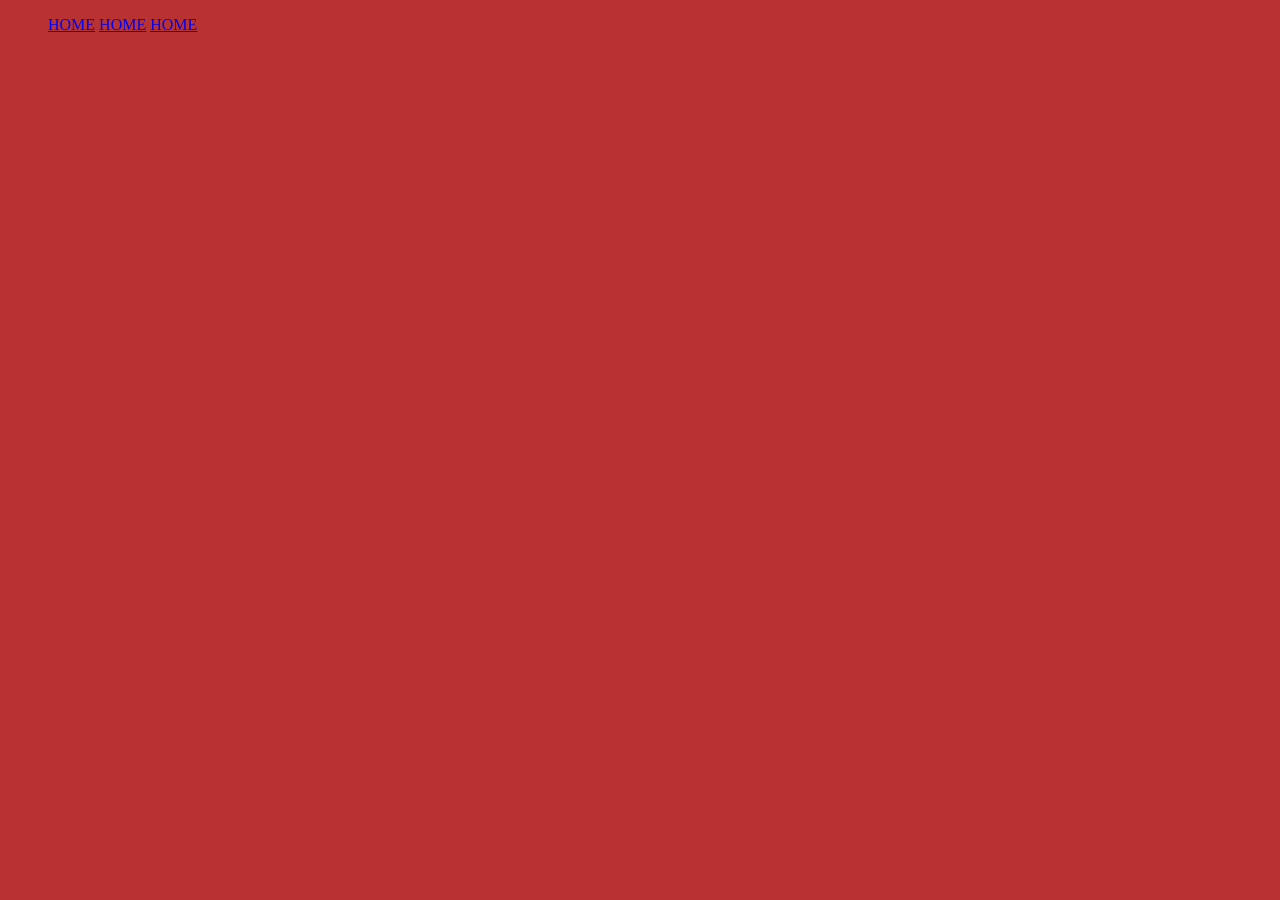
==== index.html @ 720d635a "NEW REPO" ====
<!DOCTYPE html>
<html lang="en">
<head>
    <meta charset="UTF-8">
    <meta name="viewport" content="width=device-width, initial-scale=1.0">
    <link rel="stylesheet" href="style.css">
    <title>HOME</title>
    <nav>
        <ul>
            <a href="#">HOME</a>
            <a href="#">HOME</a>
            <a href="#">HOME</a>
        </ul>
    </nav>
</head>
<body>
    
</body>
</html>
---- style.css ----
*{
    background-color:rgb(184, 50, 50)
}
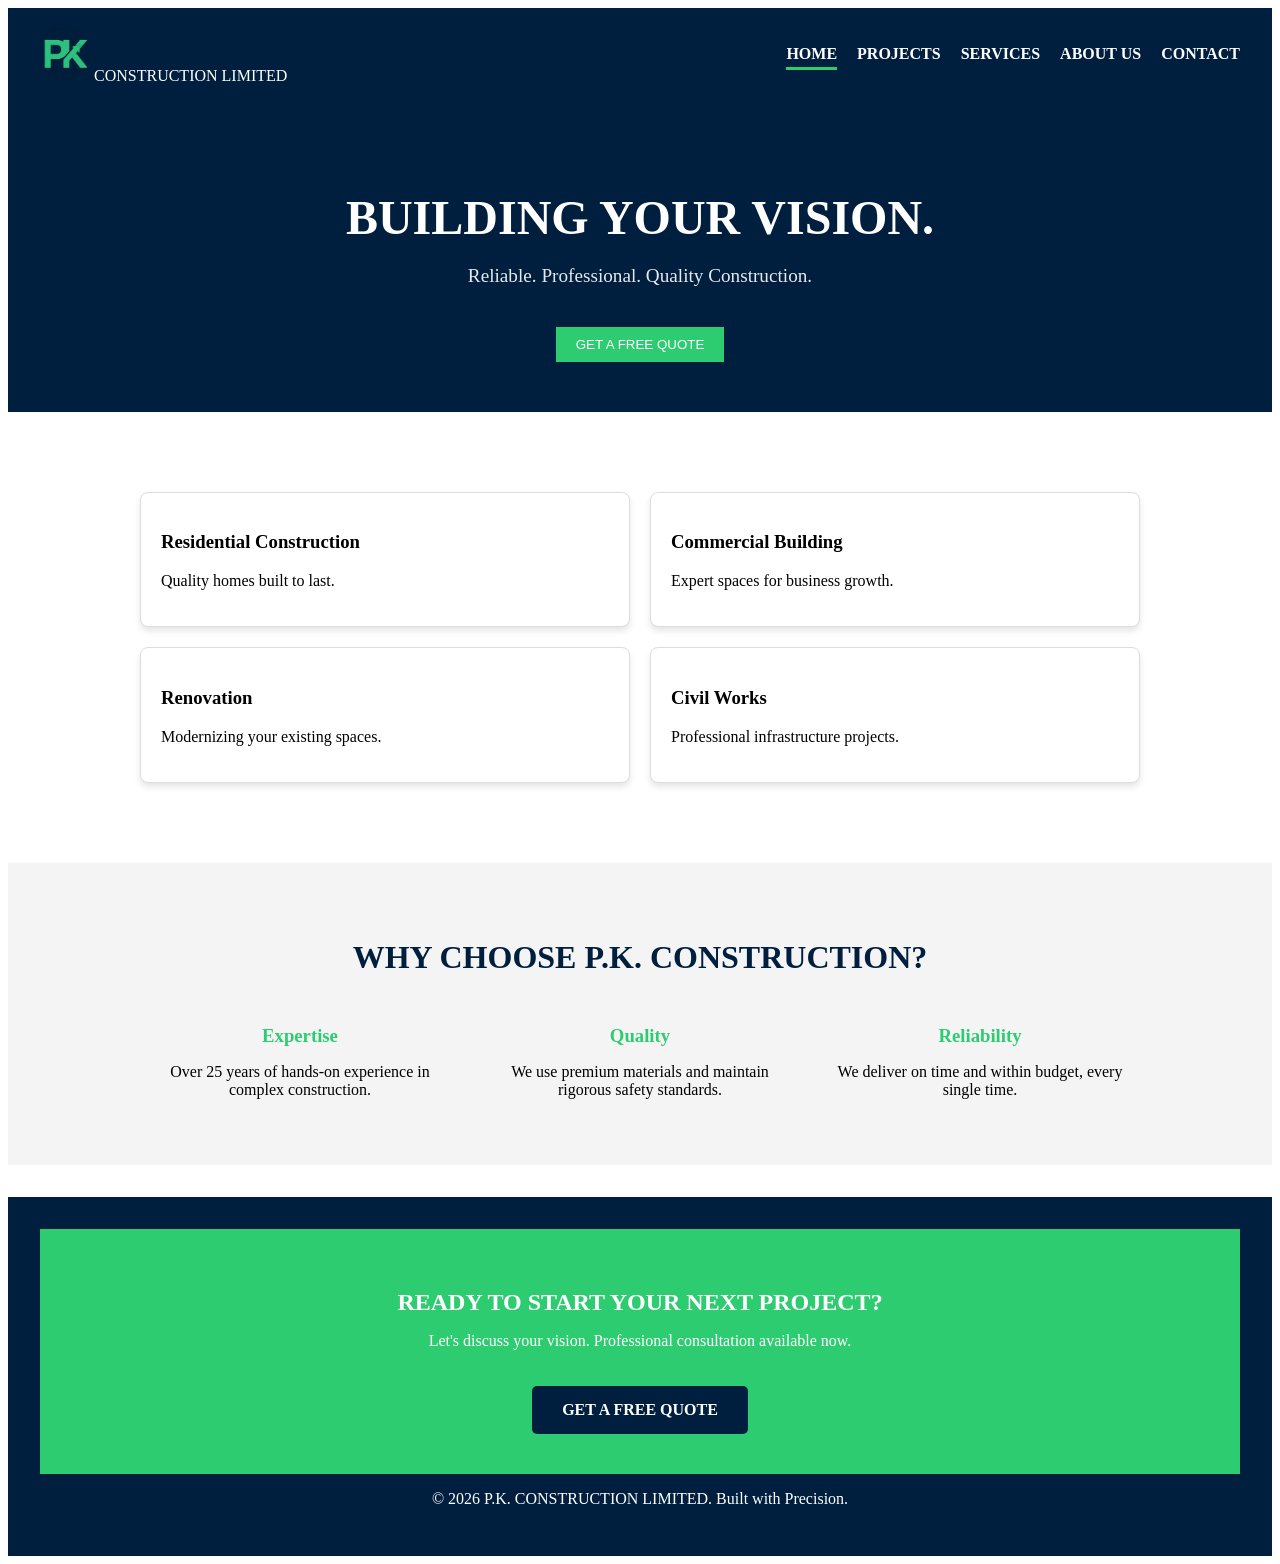
==== commit a7142871: "First set up" ====
--- a/index.html
+++ b/index.html
@@ -3,17 +3,75 @@
 <head>
     <meta charset="UTF-8">
     <meta name="viewport" content="width=device-width, initial-scale=1.0">
-    <link rel="stylesheet" href="style.css">
-    <title>HOME</title>
-    <nav>
-        <ul>
-            <a href="#">HOME</a>
-            <a href="#">HOME</a>
-            <a href="#">HOME</a>
-        </ul>
-    </nav>
+    <link rel="stylesheet" href="style1.css">
+    <title>P.K. Construction Limited</title>
 </head>
 <body>
-    
+
+    <header>
+        <nav>
+            <div class="logo"> <img src="P/logo.png" alt="logo picture"> CONSTRUCTION LIMITED</div>
+            <ul>
+                <li><a href="index.html" class="active">HOME</a></li>
+                <li><a href="projects.html">PROJECTS</a></li>
+                <li><a href="services.html">SERVICES</a></li>
+                <li><a href="about.html">ABOUT US</a></li>
+                <li><a href="contact.html">CONTACT</a></li>
+            </ul>
+        </nav>
+    </header>
+    <main>
+    <section class="hero" style="background: #e0e0e0; padding: 50px; text-align: center;">
+        <h1>BUILDING YOUR VISION.</h1>
+        <p>Reliable. Professional. Quality Construction.</p>
+        <button style="background: #2ECC71; border: none; padding: 10px 20px; color: white; cursor: pointer; margin-top: 20px;">GET A FREE QUOTE</button>
+    </section>
+
+    <section class="grid-container" style="display: grid; grid-template-columns: repeat(2, 1fr); gap: 20px; padding: 40px;">
+        <div class="card" style="background: white; padding: 20px; border: 1px solid #ddd;">
+            <h3>Residential Construction</h3>
+            <p>Quality homes built to last.</p>
+        </div>
+        <div class="card" style="background: white; padding: 20px; border: 1px solid #ddd;">
+            <h3>Commercial Building</h3>
+            <p>Expert spaces for business growth.</p>
+        </div>
+        <div class="card" style="background: white; padding: 20px; border: 1px solid #ddd;">
+            <h3>Renovation</h3>
+            <p>Modernizing your existing spaces.</p>
+        </div>
+        <div class="card" style="background: white; padding: 20px; border: 1px solid #ddd;">
+            <h3>Civil Works</h3>
+            <p>Professional infrastructure projects.</p>
+        </div>
+    </section>
+    <section class="why-us" style="background: #f4f4f4; padding: 50px 20px; text-align: center;">
+    <h2 style="color: #001F3F; margin-bottom: 30px;">WHY CHOOSE P.K. CONSTRUCTION?</h2>
+    <div style="display: flex; justify-content: center; gap: 40px; flex-wrap: wrap;">
+        <div style="max-width: 300px;">
+            <h3>Expertise</h3>
+            <p>Over 25 years of hands-on experience in complex construction.</p>
+        </div>
+        <div style="max-width: 300px;">
+            <h3>Quality</h3>
+            <p>We use premium materials and maintain rigorous safety standards.</p>
+        </div>
+        <div style="max-width: 300px;">
+            <h3>Reliability</h3>
+            <p>We deliver on time and within budget, every single time.</p>
+        </div>
+    </div>
+</section>
+</main>
+
+    <footer>
+        <section class="cta" style="background: #2ECC71; color: white; padding: 40px 20px; text-align: center;">
+    <h2>READY TO START YOUR NEXT PROJECT?</h2>
+    <p>Let's discuss your vision. Professional consultation available now.</p>
+    <a href="contact.html" style="display: inline-block; background: #001F3F; color: white; padding: 15px 30px; text-decoration: none; margin-top: 20px; font-weight: bold; border-radius: 5px;">GET A FREE QUOTE</a>
+</section>
+        <p>&copy; 2026 P.K. CONSTRUCTION LIMITED. Built with Precision.</p>
+    </footer>
+
 </body>
 </html>
--- a/style1.css
+++ b/style1.css
@@ -0,0 +1,70 @@
+/* Quick Layout Helpers */
+nav { display: flex; justify-content: space-between; align-items: center; background: #001F3F; color: white; padding: 1rem 2rem; }
+nav ul { display: flex; list-style: none; gap: 20px; }
+nav a { color: white; text-decoration: none; font-weight: bold; }
+nav a.active { border-bottom: 3px solid #2ECC71; padding-bottom: 5px; }
+nav img{
+    width: 50px;
+    height: auto;
+    border-radius: 60px;
+    transition:transform0.3s ease, box-shadow o.3s ease;
+}
+nav img:hover{
+    border-radius: 40px;
+    background-color: #239e27;
+    transform: translateY(-5px) scale(1.1);
+    box-shadow: 0 10px 20px rgb(21, 179, 66);
+    
+}
+
+footer { background: #001F3F; color: white; text-align: center; padding: 2rem; margin-top: 2rem; }
+
+/* Style for the service cards */
+.grid-container {
+    max-width: 1000px; 
+    margin: 40px auto; /* Centers the grid */
+    display: grid;
+    grid-template-columns: repeat(2, 1fr);
+    gap: 30px;
+    padding: 40px 20px;
+}
+
+.card {
+    background: #FFFFFF;
+    padding: 30px;
+    border-radius: 8px; /* Smooth corners */
+    box-shadow: 0 4px 6px rgba(0,0,0,0.1); /* Subtle shadow for depth */
+    border-left: 5px solid #2ECC71; /* Accent color matching the app */
+    transition: transform 0.2s;
+}
+
+.card:hover {
+    transform: translateY(-5px); /* Professional hover effect */
+}
+
+.hero {
+    background: #001F3F !important; /* Dark Navy background */
+    color: white;
+    padding: 80px 20px;
+    text-align: center;
+}
+
+.hero h1 {
+    font-size: 3rem;
+    margin-bottom: 10px;
+}
+
+.hero p {
+    font-size: 1.2rem;
+    margin-bottom: 20px;
+    opacity: 0.9;
+}
+
+.why-us h2 { font-size: 2rem; }
+.why-us h3 { color: #2ECC71; margin-bottom: 10px; }
+/* footer*/
+.cta h2 { margin-bottom: 10px; }
+.cta a:hover { background: #003366; transition: 0.3s; }
+
+/* FOR PROJECT PAGE
+REFER TO STYLE2PROJECT.CSS*/
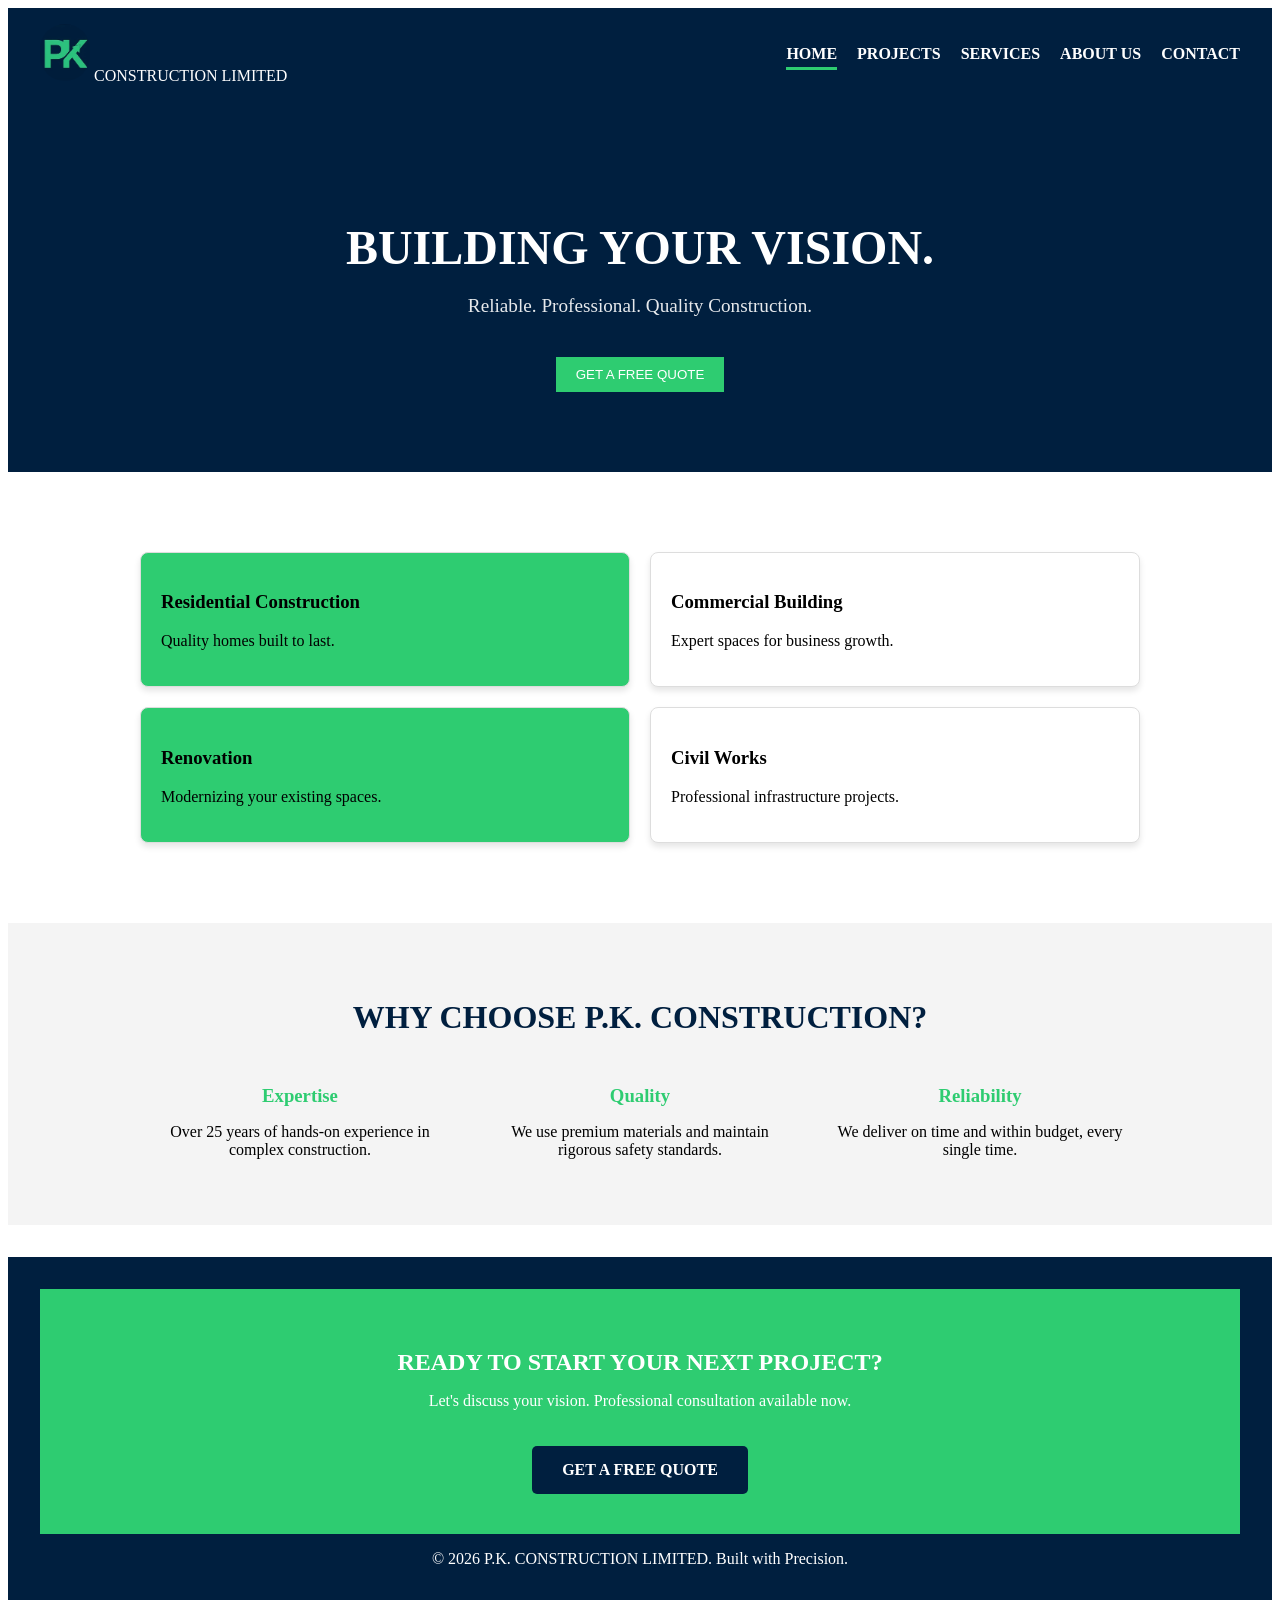
==== commit f77cff65: "another tweak for contact page on whatsap button" ====
--- a/index.html
+++ b/index.html
@@ -21,14 +21,15 @@
         </nav>
     </header>
     <main>
-    <section class="hero" style="background: #e0e0e0; padding: 50px; text-align: center;">
-        <h1>BUILDING YOUR VISION.</h1>
-        <p>Reliable. Professional. Quality Construction.</p>
-        <button style="background: #2ECC71; border: none; padding: 10px 20px; color: white; cursor: pointer; margin-top: 20px;">GET A FREE QUOTE</button>
+<section class="hero">
+    <h1>BUILDING YOUR VISION.</h1>
+    <p>Reliable. Professional. Quality Construction.</p>
+    <button style="background: #2ECC71; border: none; padding: 10px 20px; color: white; cursor: pointer; margin-top: 20px;">GET A FREE QUOTE</button>
+</section>
     </section>
 
     <section class="grid-container" style="display: grid; grid-template-columns: repeat(2, 1fr); gap: 20px; padding: 40px;">
-        <div class="card" style="background: white; padding: 20px; border: 1px solid #ddd;">
+        <div class="card" style="background: #2ECC71;; padding: 20px; border: 1px solid #ddd;">
             <h3>Residential Construction</h3>
             <p>Quality homes built to last.</p>
         </div>
@@ -36,7 +37,7 @@
             <h3>Commercial Building</h3>
             <p>Expert spaces for business growth.</p>
         </div>
-        <div class="card" style="background: white; padding: 20px; border: 1px solid #ddd;">
+        <div class="card" style="background: #2ECC71;; padding: 20px; border: 1px solid #ddd;">
             <h3>Renovation</h3>
             <p>Modernizing your existing spaces.</p>
         </div>
--- a/style1.css
+++ b/style1.css
@@ -15,6 +15,18 @@
     transform: translateY(-5px) scale(1.1);
     box-shadow: 0 10px 20px rgb(21, 179, 66);
     
+}
+.hero {
+    /* The first part is the gradient, the second is the image path */
+    background: linear-gradient(rgba(0, 0, 0, 0.5), rgba(0, 0, 0, 0.5)), url('hero-bg.jpg');
+    
+    background-size: cover;
+    background-position: center;
+    background-repeat: no-repeat;
+    
+    padding: 100px 20px;
+    text-align: center;
+    color: white; /* Ensure text color is light */
 }
 
 footer { background: #001F3F; color: white; text-align: center; padding: 2rem; margin-top: 2rem; }
@@ -68,3 +80,79 @@
 
 /* FOR PROJECT PAGE
 REFER TO STYLE2PROJECT.CSS*/
+/*FOR MEDIA QUERY*/
+/* Mobile Optimization */
+@media (max-width: 768px) {
+    /* Stack the grid to 1 column instead of 3 */
+    .grid-container {
+        grid-template-columns: 1fr;
+        margin: 20px auto;
+        gap: 15px;
+    }
+
+    /* Adjust the header navigation for smaller screens */
+    header nav {
+        flex-direction: column;
+        text-align: center;
+    }
+
+    header nav ul {
+        flex-direction: column;
+        gap: 10px;
+        margin-top: 15px;
+    }
+
+    /* Make the Contact form stack properly */
+    main[style*="grid-template-columns: 1fr 1fr"] {
+        grid-template-columns: 1fr;
+    }
+}
+@media (max-width: 768px) {
+    /* Ensure the container has side spacing */
+    .grid-container, .why-us {
+        padding-left: 20px !important;
+        padding-right: 20px !important;
+    }
+
+    /* Add space between the boxes so they don't look glued together */
+    .card, .why-us > div > div {
+        margin-bottom: 20px !important;
+    }
+
+    /* Shrink that big title so it fits on one or two lines */
+    h2 {
+        font-size: 1.5rem !important;
+    }
+}
+/* The Animation Logic */
+@keyframes fadeInUp {
+    from {
+        opacity: 0;
+        transform: translateY(30px);
+    }
+    to {
+        opacity: 1;
+        transform: translateY(0);
+    }
+}
+
+/* Apply this to your cards */
+.card {
+    animation: fadeInUp 0.8s ease-out forwards;
+}
+/* The Animation Logic */
+@keyframes fadeInUp {
+    from {
+        opacity: 0;
+        transform: translateY(30px);
+    }
+    to {
+        opacity: 1;
+        transform: translateY(0);
+    }
+}
+
+/* Apply this to your cards */
+.card {
+    animation: fadeInUp 0.8s ease-out forwards;
+}
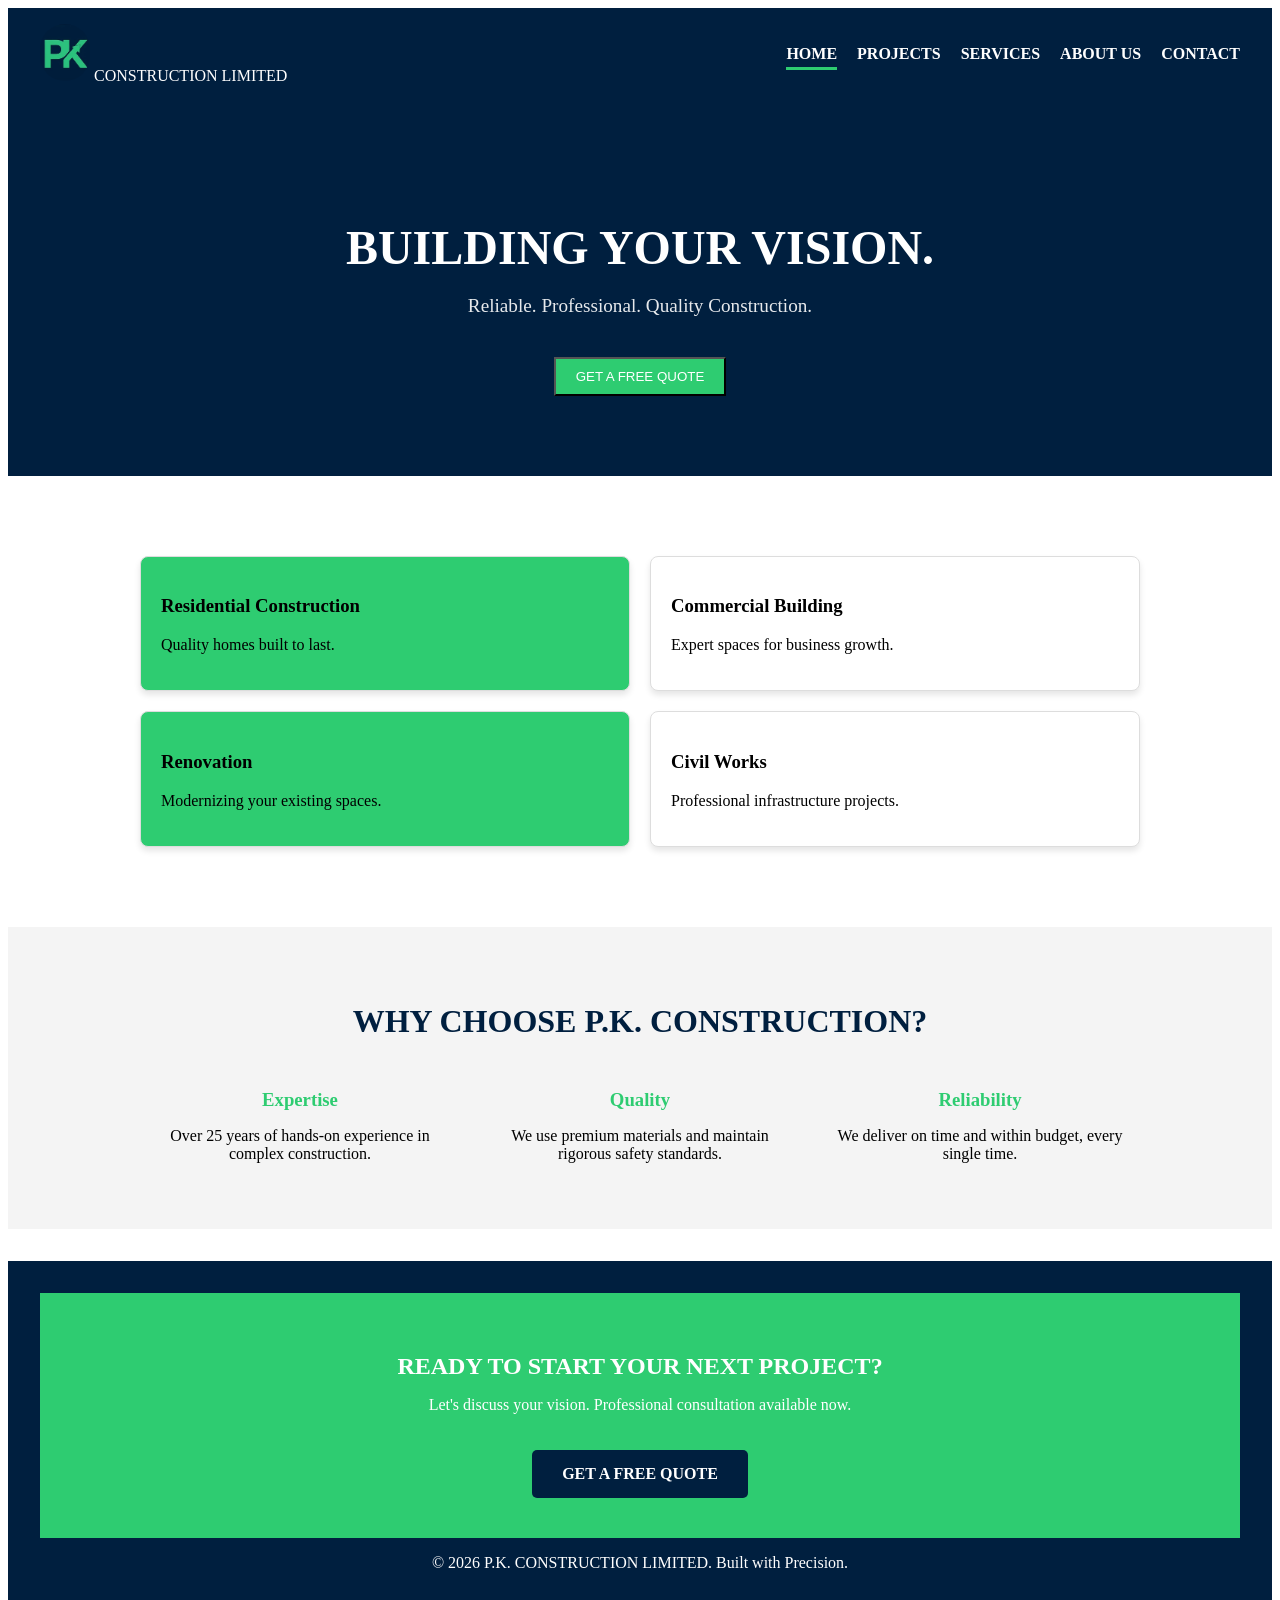
==== commit 205ced7a: "Working on the SEO" ====
--- a/index.html
+++ b/index.html
@@ -4,27 +4,34 @@
     <meta charset="UTF-8">
     <meta name="viewport" content="width=device-width, initial-scale=1.0">
     <link rel="stylesheet" href="style1.css">
+    <meta name="description" content="P.K. Construction Limited provides professional residential, commercial, and civil construction services in Ghana. Quality builds you can trust.">
     <title>P.K. Construction Limited</title>
 </head>
 <body>
 
     <header>
-        <nav>
-            <div class="logo"> <img src="P/logo.png" alt="logo picture"> CONSTRUCTION LIMITED</div>
-            <ul>
-                <li><a href="index.html" class="active">HOME</a></li>
-                <li><a href="projects.html">PROJECTS</a></li>
-                <li><a href="services.html">SERVICES</a></li>
-                <li><a href="about.html">ABOUT US</a></li>
-                <li><a href="contact.html">CONTACT</a></li>
-            </ul>
-        </nav>
+<nav>
+    <div class="logo"> 
+        <img src="P/logo.png" alt="P.K. Construction Limited Logo"> 
+        <span>CONSTRUCTION LIMITED</span>
+    </div>
+    <ul>
+        <li><a href="index.html" title="Home - P.K. Construction" class="active">HOME</a></li>
+        <li><a href="projects.html" title="Our Construction Projects">PROJECTS</a></li>
+        <li><a href="services.html" title="Construction and Renovation Services">SERVICES</a></li>
+        <li><a href="about.html" title="About P.K. Construction Limited">ABOUT US</a></li>
+        <li><a href="contact.html" title="Contact Us for a Project Quote">CONTACT</a></li>
+    </ul>
+</nav>
     </header>
     <main>
 <section class="hero">
     <h1>BUILDING YOUR VISION.</h1>
     <p>Reliable. Professional. Quality Construction.</p>
-    <button style="background: #2ECC71; border: none; padding: 10px 20px; color: white; cursor: pointer; margin-top: 20px;">GET A FREE QUOTE</button>
+    <a href="contact.html" title="Request a free construction quote">
+        <button style="display:inline-block; background: #2ECC71; padding: 10px 20px; color: white; text-decoration: none; cursor: pointer; margin-top: 20px;">
+    GET A FREE QUOTE
+</button></a>
 </section>
     </section>
 
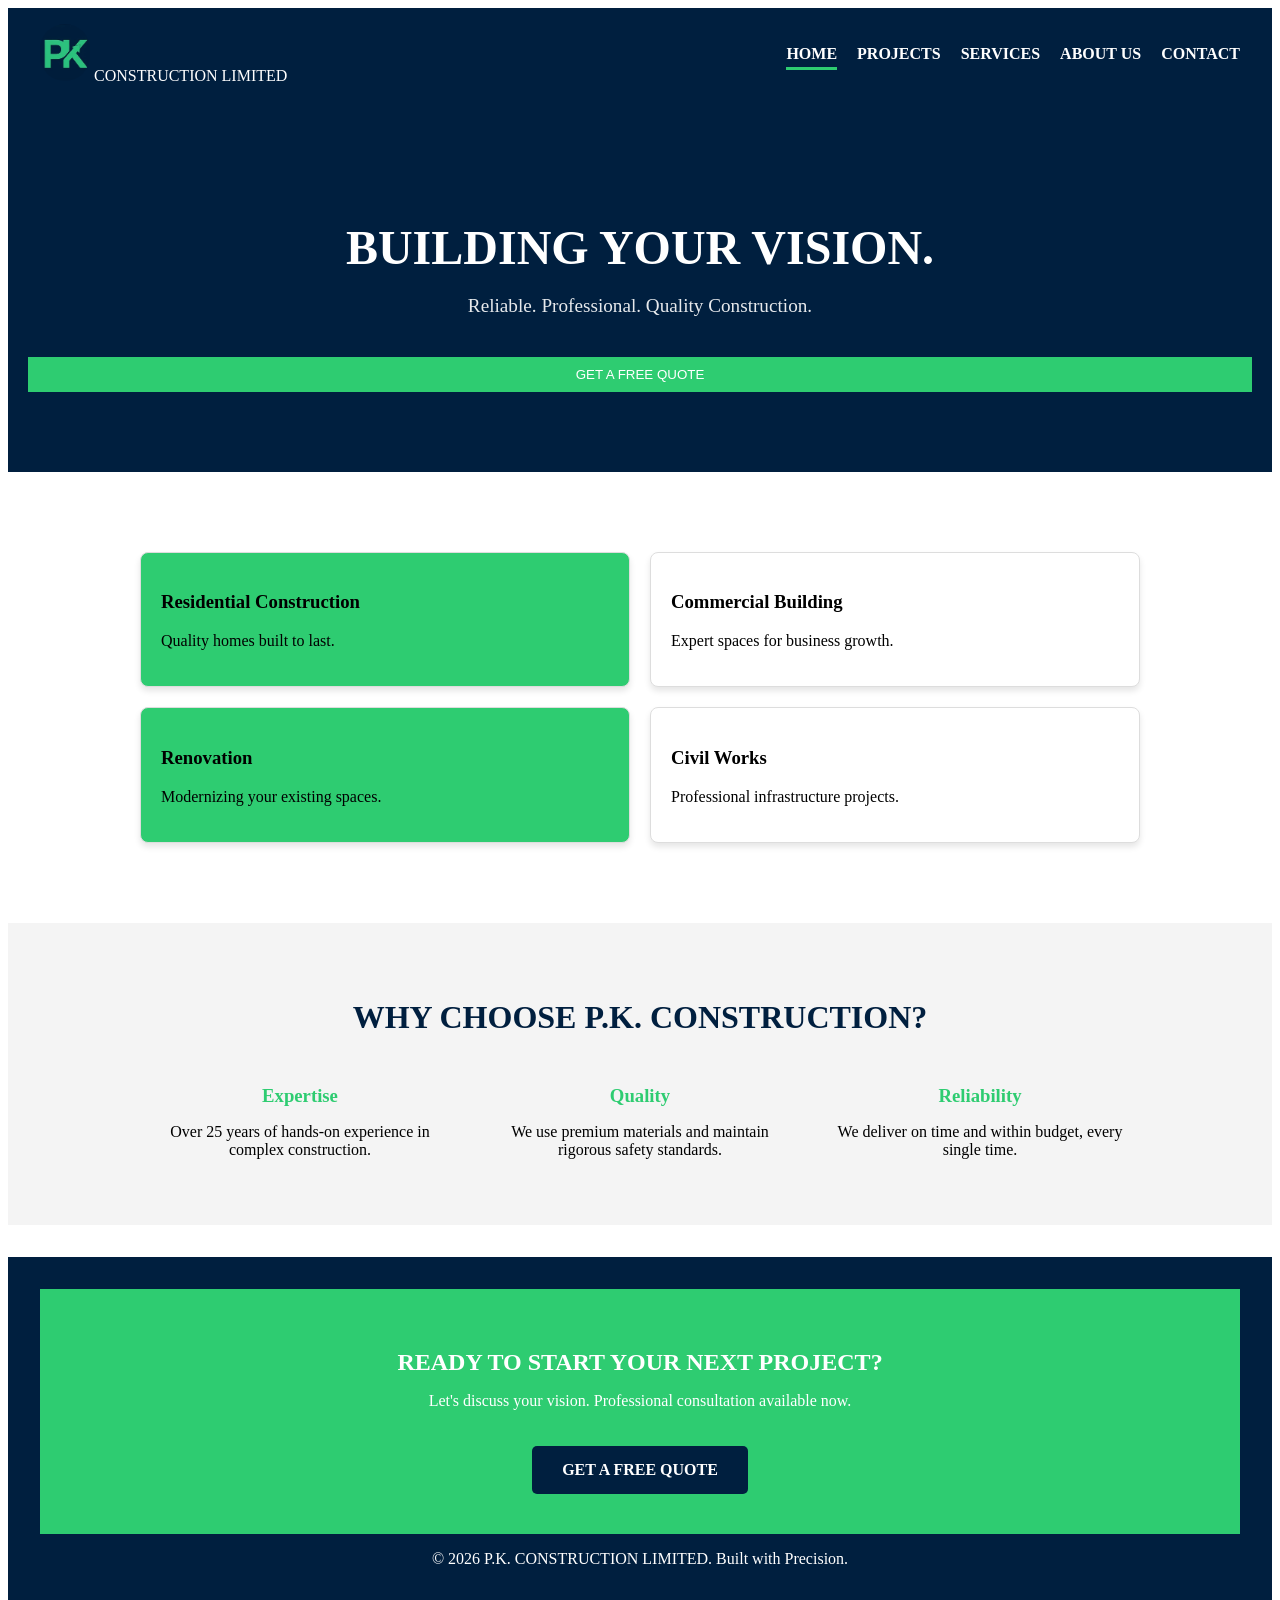
==== commit bf3044a4: "working" ====
--- a/index.html
+++ b/index.html
@@ -6,6 +6,14 @@
     <link rel="stylesheet" href="style1.css">
     <meta name="description" content="P.K. Construction Limited provides professional residential, commercial, and civil construction services in Ghana. Quality builds you can trust.">
     <title>P.K. Construction Limited</title>
+    <meta charset="UTF-8">
+    <meta property="og:title" content="P.K. Construction Limited | Professional Building Services">
+    <meta property="og:description" content="Expert residential, commercial, and civil construction services in Ghana. Quality builds you can trust.">
+    <meta property="og:image" content="https://https://pkconstraction.netlify.app//images/og-preview.jpg">
+    <meta property="og:url" content="https://https://pkconstraction.netlify.app//index.html">
+    <meta property="og:type" content="website">
+    <meta name="twitter:card" content="summary_large_image">
+    <meta name="google-site-verification" content="rctsSVOzBLuq9RPfKiuLvs7rvR4h73CNUtr1iWuhL_M" />
 </head>
 <body>
 
--- a/style1.css
+++ b/style1.css
@@ -155,4 +155,40 @@
 /* Apply this to your cards */
 .card {
     animation: fadeInUp 0.8s ease-out forwards;
+}
+/* This ensures the two main sections stack on mobile */
+.contact-container {
+    display: flex;
+    flex-wrap: wrap; 
+    gap: 20px;
+}
+
+/* On screens smaller than 768px (most phones), make them full width */
+@media (max-width: 768px) {
+    .contact-info, .contact-form-side {
+        flex: 1 1 100%; 
+    }
+}
+/* Force form elements to be full-width blocks */
+.contact-form-side-card form {
+    display: flex;
+    flex-direction: column;
+    gap: 15px; /* Adds space between the inputs */
+}
+
+input, textarea {
+    width: 100%;       /* Takes the full width of the container */
+    padding: 12px;     /* Makes it easy to click with a thumb */
+    border: 1px solid #ccc;
+    border-radius: 5px;
+    box-sizing: border-box; /* Prevents padding from breaking the width */
+}
+
+button {
+    width: 100%;
+    padding: 15px;
+    background-color: #001F3F;
+    color: white;
+    border: none;
+    cursor: pointer;
 }
